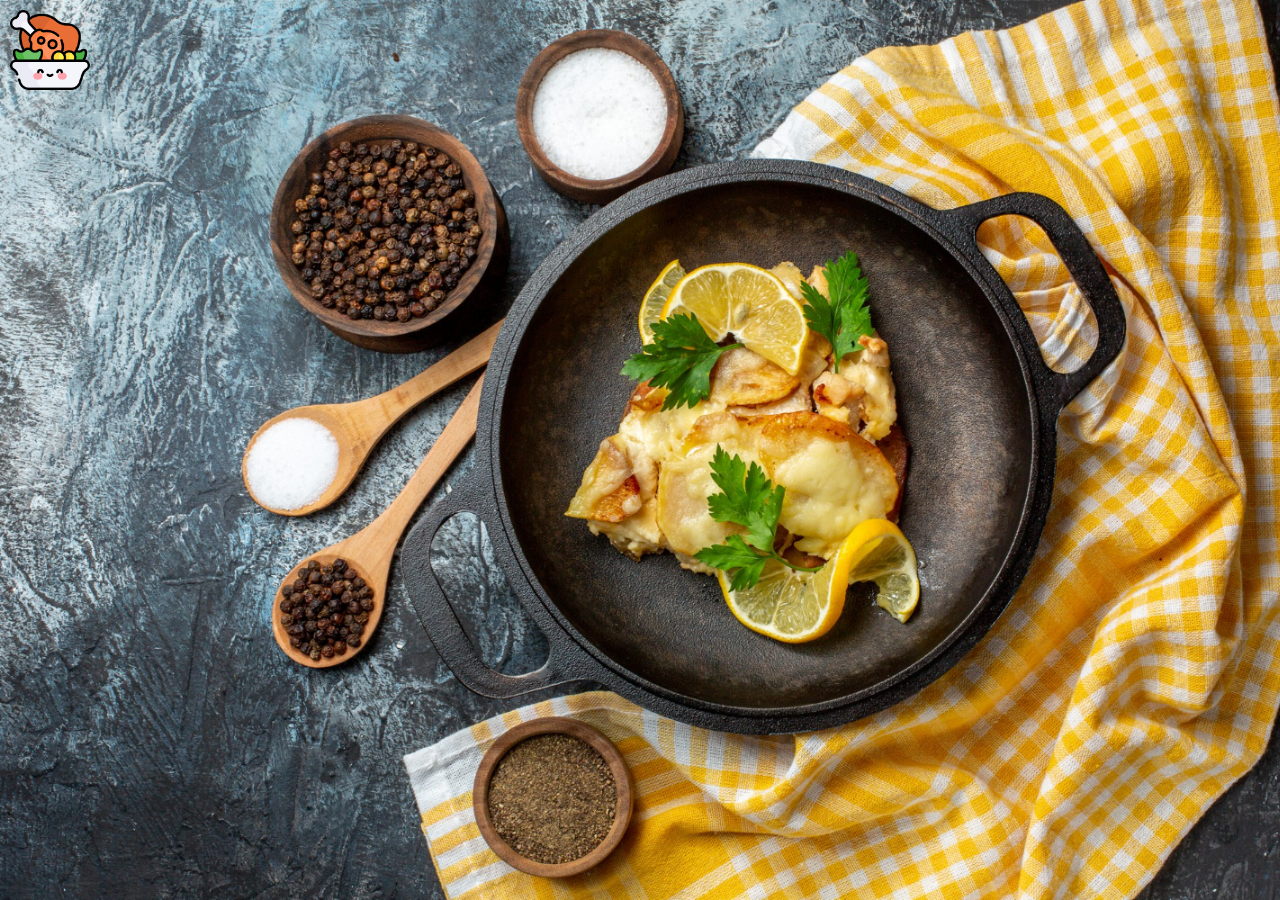
==== index.html @ 8450bb26 "add files" ====
<!DOCTYPE html>
<html lang="ru">
<head>
    <meta charset="UTF-8">
    <meta http-equiv="X-UA-Compatible" content="IE=edge">
    <meta name="viewport" content="width=device-width, initial-scale=1.0">
    <link rel="stylesheet" href="style.css">
    <title>Recipes</title>
</head>
<body>
    <header>
        <div class="menu">
            <img src="logo.png">
        </div>

    </header>
    <main>

    </main>
    <footer>

    </footer>
    <script src="script.js"></script>
</body>
</html>
---- style.css ----
*{
    margin: 0;
    padding: 0;
}

header {
    background-image: url('header.jpg');
    background-size: cover;
    height: 100vh;
    width: 100vw;
}

.menu{
    height: 100px;
    width: 100%;
}

.menu>img{
    height: 80%;
    padding: 10px;
}
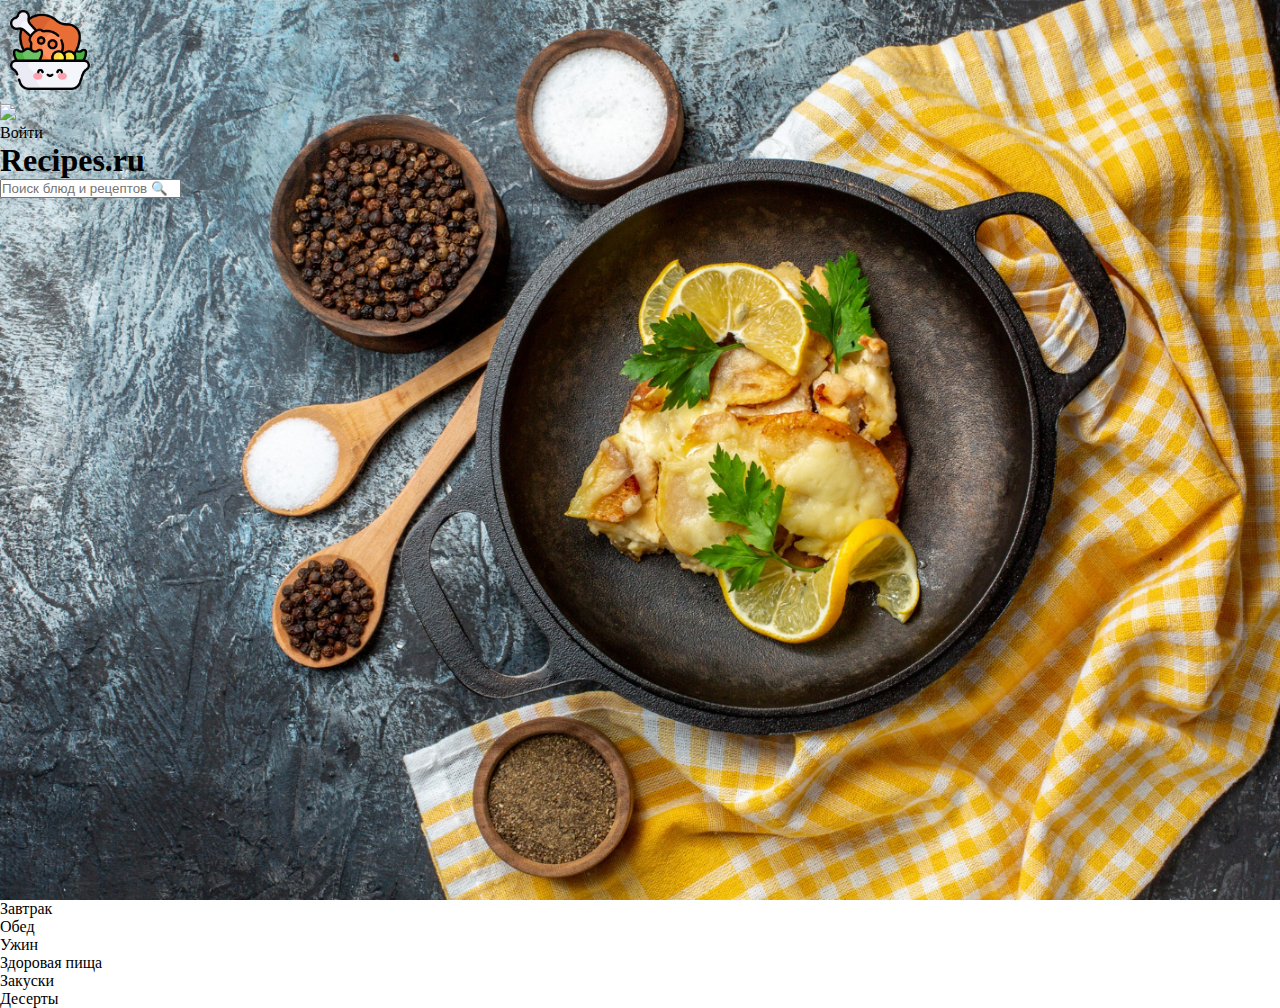
==== commit 362eebeb: "Update index.html" ====
--- a/index.html
+++ b/index.html
@@ -11,15 +11,32 @@
     <header>
         <div class="menu">
             <img src="logo.png">
+            <div class="account_container">
+                <img src="login.png">
+                <div class="login">Войти</div>
+            </div>
+            <div class="heading">
+                <h1>Recipes.ru</h1>
+                <form class="search">
+                    <input type="text" placeholder="Поиск блюд и рецептов &#128269;">
+                </form>
+            </div>
         </div>
 
     </header>
     <main>
-
+        <div class="types_food">
+            <div class="block breakfast">Завтрак</div>
+            <div class="block lunch">Обед</div>
+            <div class="block dinner">Ужин</div>
+            <div class="block healthy_food">Здоровая пища</div>
+            <div class="block snacks">Закуски</div>
+            <div class="block desserts">Десерты</div>
+        </div>
     </main>
     <footer>
 
     </footer>
     <script src="script.js"></script>
 </body>
-</html>+</html>
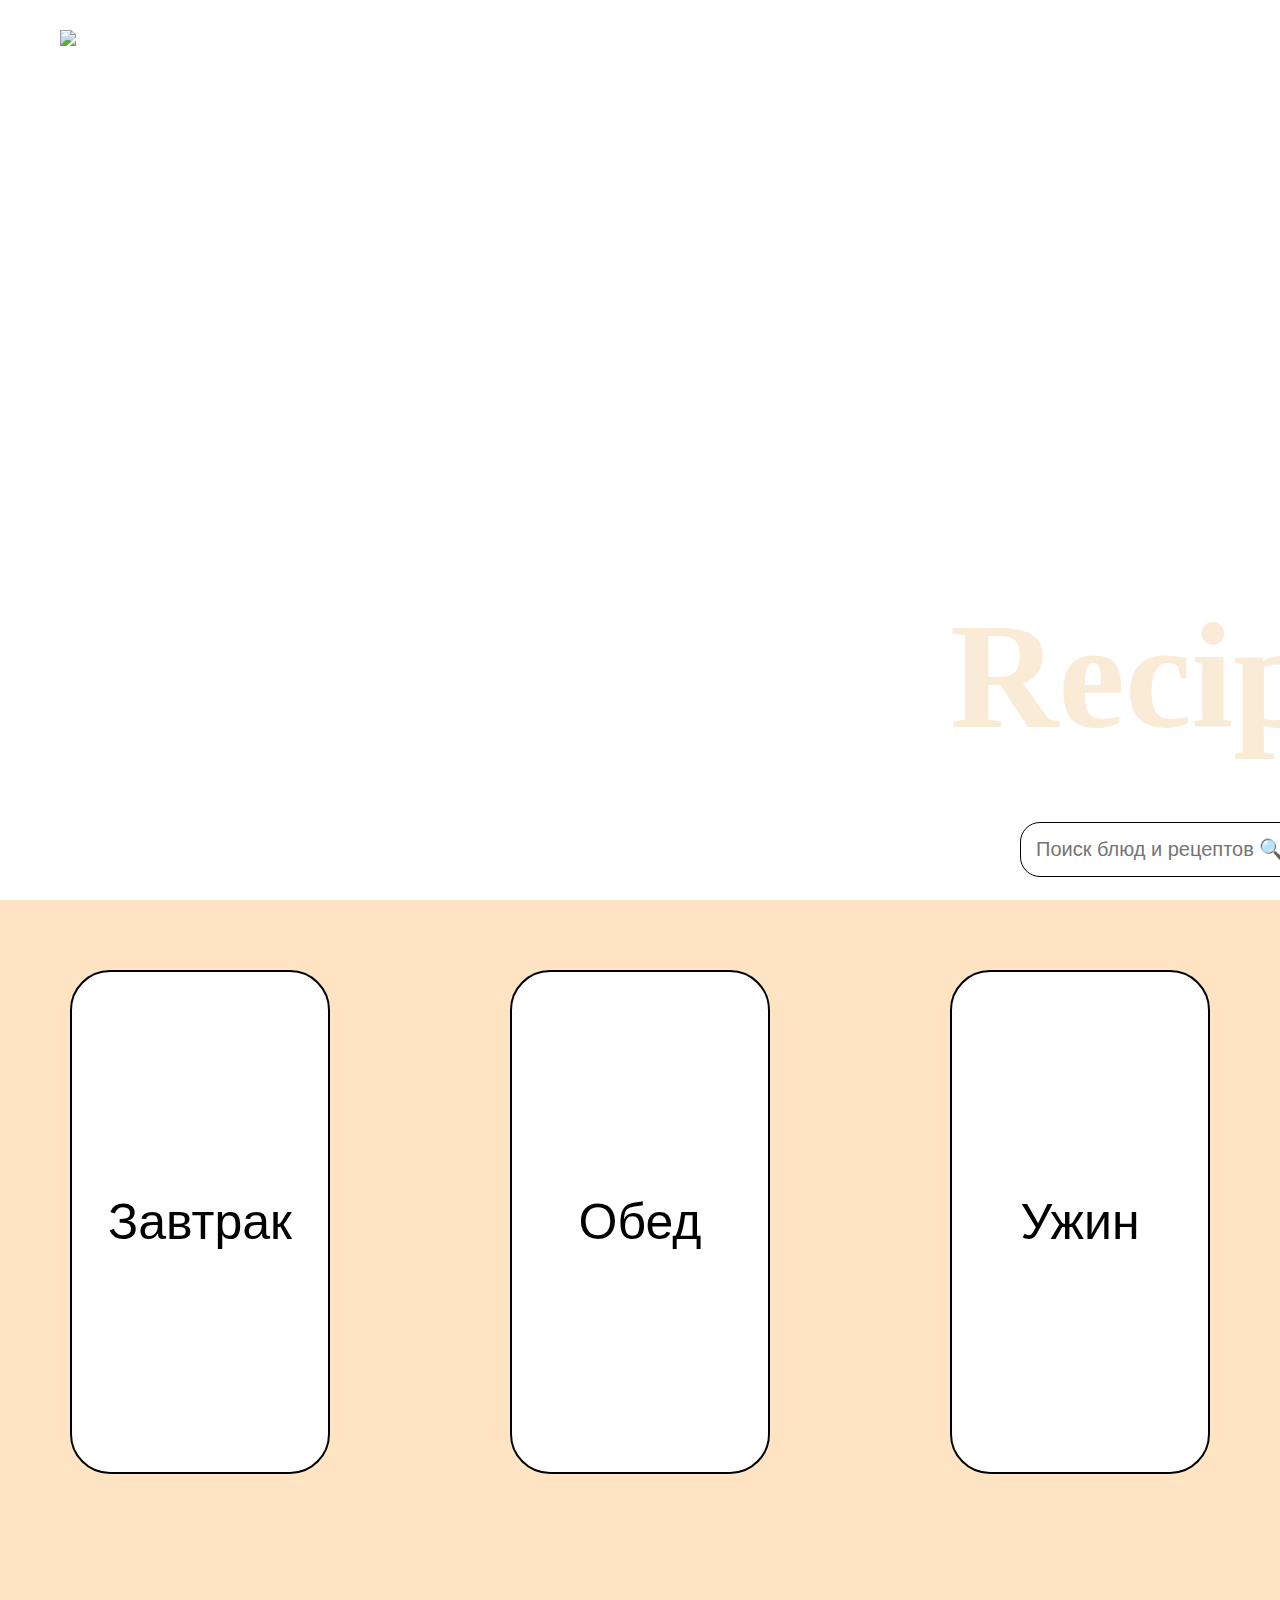
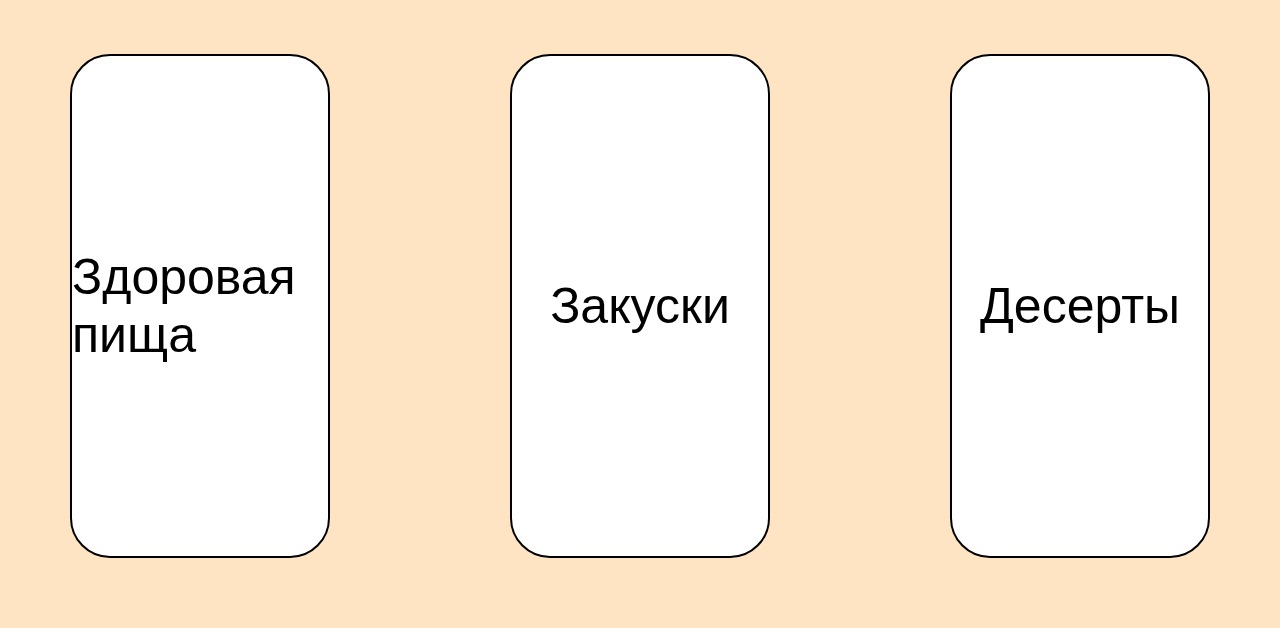
==== commit 3d538207: "Обновил сайт" ====
--- a/index.html
+++ b/index.html
@@ -10,9 +10,9 @@
 <body>
     <header>
         <div class="menu">
-            <img src="logo.png">
+            <img src="images/logo.png">
             <div class="account_container">
-                <img src="login.png">
+                <img src="images/login.png">
                 <div class="login">Войти</div>
             </div>
             <div class="heading">
@@ -39,4 +39,4 @@
     </footer>
     <script src="script.js"></script>
 </body>
-</html>
+</html>--- a/style.css
+++ b/style.css
@@ -1,21 +1,262 @@
 *{
     margin: 0;
     padding: 0;
+    /* overflow: hidden; */
+    /* box-sizing: border-box; */
 }
 
 header {
-    background-image: url('header.jpg');
+    background-image: url('images/header.jpg');
     background-size: cover;
     height: 100vh;
     width: 100vw;
+    overflow-x: hidden;
 }
 
 .menu{
-    height: 100px;
+    /* display: flex; */
+    height: 150px;
     width: 100%;
 }
 
 .menu>img{
     height: 80%;
+    margin-left: 60px;
+    margin-top: 30px;
+}
+
+.heading>h1{
+    margin-left: 950px;
+    margin-top: 400px;
+    font-size: 150px;
+    color:antiquewhite;
+}
+
+.login{
+    display: inline-block;
+    border: 1px solid black;
     padding: 10px;
+    font-size: 50px;
+    margin-left: 30px;
+    position: relative;
+    top: -30px;
+}
+
+.search>input{
+    border: 1px solid black;
+    font-size: 20px;
+    padding: 15px;
+    padding-right: 270px;
+    border-radius: 20px;
+    margin-top: 60px;
+    margin-left: 1020px;
+}
+
+.account_container{
+    display: inline-block;
+    margin-left: 1910px;
+    height: 100px;
+    padding-top: 40px;
+}
+
+.account_container>img{
+    height: 100%;
+}
+
+main{
+    /* height: 100vh; */
+    overflow-x: hidden;
+    width: 100vw;
+}
+
+
+.types_food, .types_breakfast, .types_lunch{
+    display: grid;
+    /* height: 1300px; */
+    box-sizing: content-box;
+    padding: 70px;
+    grid-template-columns: repeat(3, 1fr);
+    gap: 180px;
+    background-color: bisque;
+    overflow-x: hidden;
+}
+
+.block{
+    background-color: white;
+    border: 2px solid black;
+    box-sizing: content-box;
+    display: flex;
+    align-items: center;
+    justify-content: center;
+    border-radius: 40px;
+    font-size: 50px;
+    height: 500px;
+    font-family: Arial;
+	color: #000000;
+	text-shadow: 
+		-0   -1px 0   #FFFFFF,
+		 0   -1px 0   #FFFFFF,
+		-0    1px 0   #FFFFFF,
+		 0    1px 0   #FFFFFF,
+		-1px -0   0   #FFFFFF,
+		 1px -0   0   #FFFFFF,
+		-1px  0   0   #FFFFFF,
+		 1px  0   0   #FFFFFF,
+		-1px -1px 0   #FFFFFF,
+		 1px -1px 0   #FFFFFF,
+		-1px  1px 0   #FFFFFF,
+		 1px  1px 0   #FFFFFF,
+		-1px -1px 0   #FFFFFF,
+		 1px -1px 0   #FFFFFF,
+		-1px  1px 0   #FFFFFF,
+		 1px  1px 0   #FFFFFF;
+}
+
+.block:hover{
+    box-shadow: 20px 20px 20px brown;
+}
+
+.breakfast{
+    background-image: url("images/breakfast.jpg");
+    background-size: cover;
+}
+
+.lunch{
+    background-image: url("images/lunch.jpg");
+    background-size: cover;
+}
+
+.dinner{
+    background-image: url("images/dinner.jpg");
+    background-size: cover;
+}
+
+.healthy_food{
+    background-image: url("images/healthy.jpg");
+    background-size: cover;
+}
+
+.snacks{
+    background-image: url("images/snacks.jpg");
+    background-size: cover;
+}
+
+.desserts{
+    background-image: url("images/desserts.jpg");
+    background-size: cover;
+}
+
+.search{
+    width: 100%;
+}
+
+.heading{
+    width: 100%;
+}
+
+.fried-egg{
+    background-image: url("images/fried-egg.jpg");
+    background-size: cover;
+}
+
+.pancake{
+    background-image: url("images/pancake.jpg");
+    background-size: cover;
+}
+
+.omelette{
+    background-image: url("images/omelette.jpg");
+    background-size: cover;
+}
+.oatmeal{
+    background-image: url("images/oatmeal.jpg");
+    background-size: cover;
+}
+
+.sandwiches{
+    background-image: url("images/sandwiches.jpg");
+    background-size: cover;
+}
+
+.espresso{
+    background-image: url("images/espresso.jpg");
+    background-size: cover;
+}
+
+.fried-egg-recipe{
+    display: none;
+}
+
+.pancake_recipe{
+    display: none;
+}
+
+.omelette_recipe{
+    display: none;
+}
+
+.oatmeal_recipe{
+    display: none;
+}
+
+.sandwiches_recipe{
+    display: none;
+}
+
+.espresso_recipe{
+    display: none;
+}
+
+.borsh{
+    background-image: url("images/borsh.jpg");
+    background-size: cover;
+}
+
+.borsh_recipe{
+    display: none;
+}
+
+.buckwheat{
+    background-image: url("images/buckwheat.jpg");
+    background-size: cover;
+}
+
+.buckwheat_recipe{
+    display: none;
+}
+
+.okroshka{
+    background-image: url("images/okroshka.jpg");
+    background-size: cover;
+}
+
+.okroshka_recipe{
+    display: none;
+}
+
+.roast{
+    background-image: url("images/roast.jpg");
+    background-size: cover;
+}
+
+.roast_recipe{
+    display: none;
+}
+
+.cheese_soup{
+    background-image: url('images/cheese_soup.jpg');
+    background-size: cover;
+}
+
+.cheese_soup_recipe{
+    display: none;
+}
+
+.pilaf{
+    background-image: url("images/pilaf.jpg");
+    background-size: cover;
+}
+
+.pilaf_recipe{
+    display: none;
 }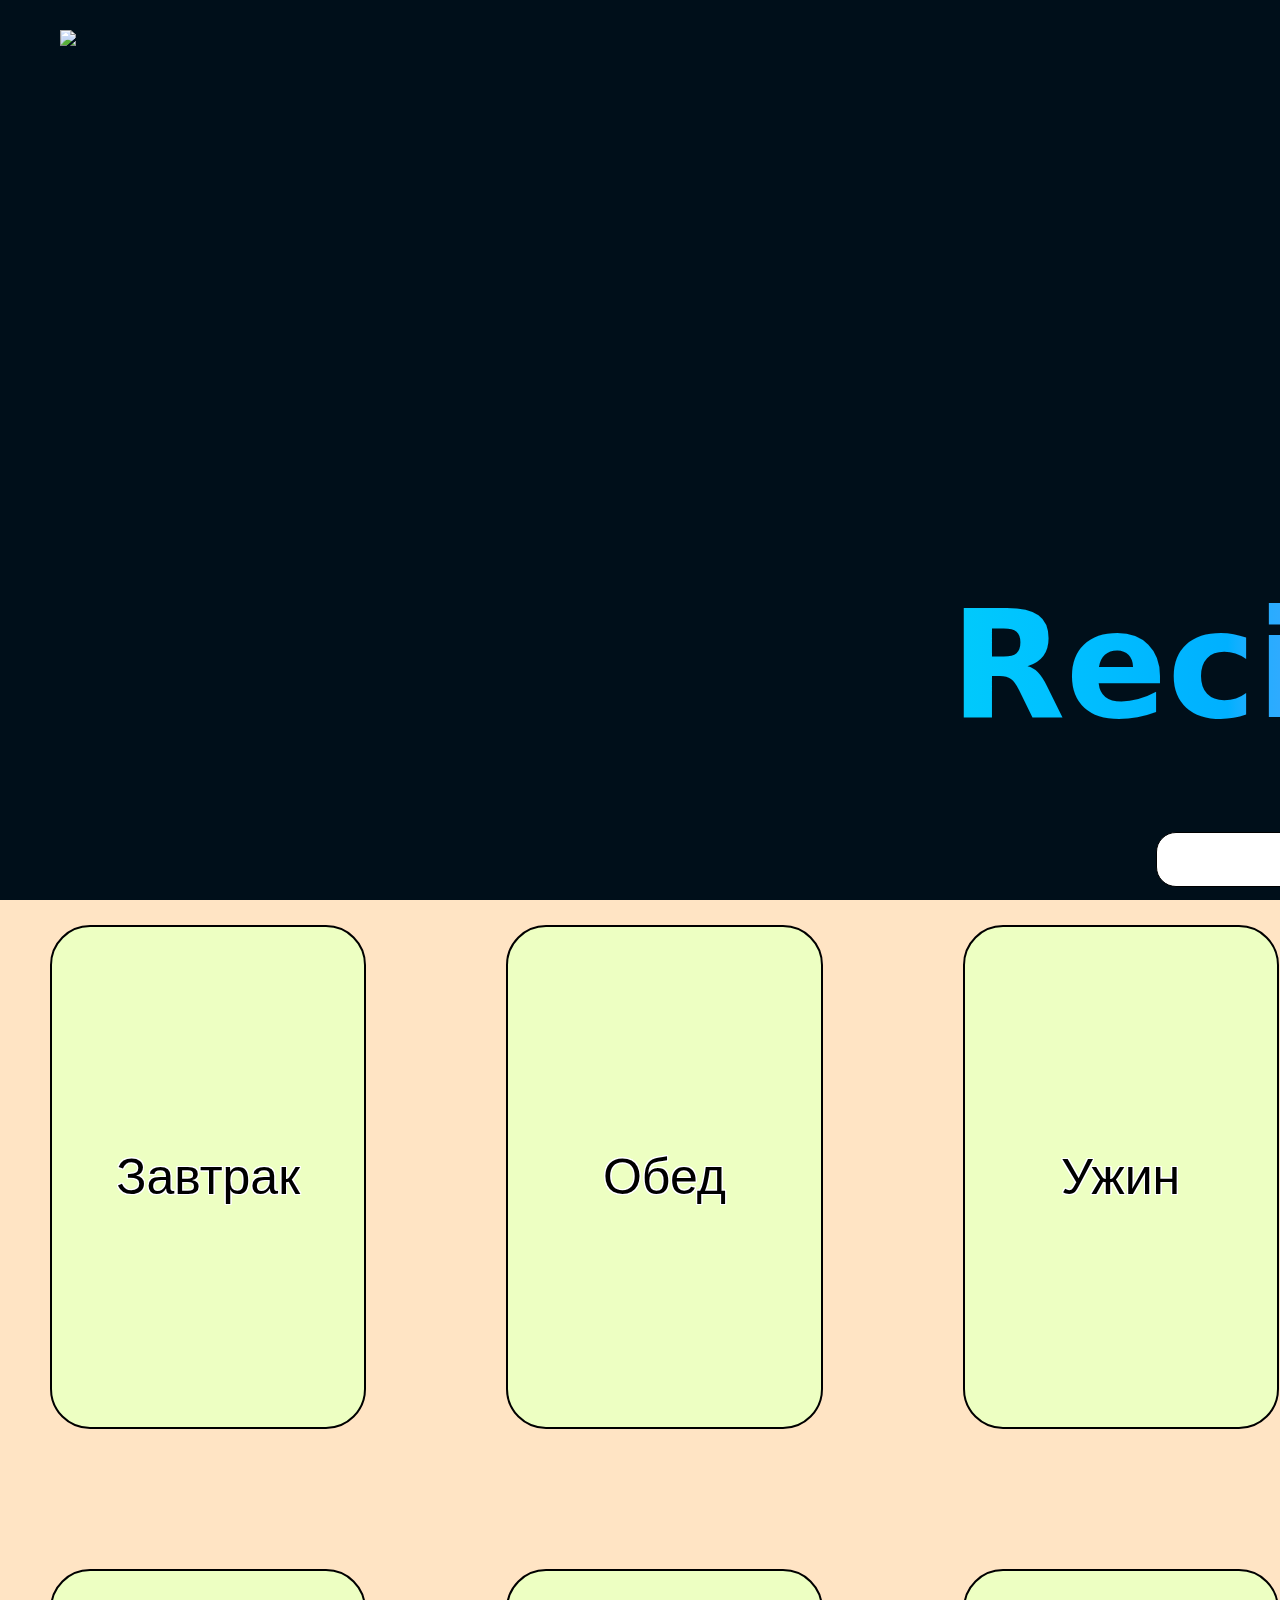
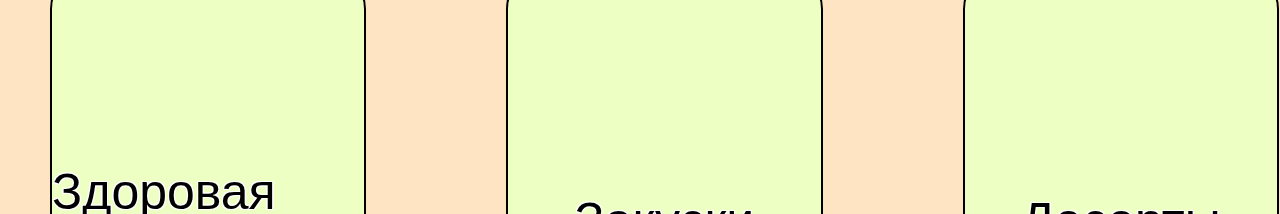
==== commit dcdfd306: "Add files via upload" ====
--- a/index.html
+++ b/index.html
@@ -15,11 +15,13 @@
                 <img src="images/login.png">
                 <div class="login">Войти</div>
             </div>
-            <div class="heading">
-                <h1>Recipes.ru</h1>
-                <form class="search">
-                    <input type="text" placeholder="Поиск блюд и рецептов &#128269;">
-                </form>
+            <div class="container">
+                <div class="heading">
+                    <h1>Recipes.ru</h1>
+                    <form class="search">
+                        <input type="text" placeholder="Поиск блюд и рецептов &#128269;">
+                    </form>
+                </div>
             </div>
         </div>
 
--- a/style.css
+++ b/style.css
@@ -1,9 +1,33 @@
+
+@property --＠color-1 {
+    syntax: "<color>";
+    inherits: false;
+    initial-value: hsl(98 100% 62%);
+  }
+  
+@property --＠color-2 {
+    syntax: "<color>";
+    inherits: false;
+    initial-value: hsl(204 100% 59%);
+  }
+
+/* keyframes that change the color variable */
+@keyframes gradient-change {
+    to {
+      --＠color-1: hsl(210 100% 59%);
+      --＠color-2: hsl(310 100% 59%);
+    }
+  }
+
 *{
     margin: 0;
     padding: 0;
     /* overflow: hidden; */
     /* box-sizing: border-box; */
 }
+
+  
+
 
 header {
     background-image: url('images/header.jpg');
@@ -73,16 +97,20 @@
 .types_food, .types_breakfast, .types_lunch{
     display: grid;
     /* height: 1300px; */
-    box-sizing: content-box;
-    padding: 70px;
+    /* box-sizing: content-box; */
+    padding: 25px 50px;
     grid-template-columns: repeat(3, 1fr);
-    gap: 180px;
+    gap: 140px;
     background-color: bisque;
     overflow-x: hidden;
+    width: 96vw;
+    height: 96vh;
+    border: none;
 }
 
 .block{
-    background-color: white;
+    /* background-color: #c2ddff; */
+    background-color: #edffc2;
     border: 2px solid black;
     box-sizing: content-box;
     display: flex;
@@ -187,6 +215,17 @@
     display: none;
 }
 
+.block>h3{
+    font-size: 32px;
+    text-align: center;
+    padding: 0.4em;
+}
+
+.block li{
+    font-size: 24px;
+    margin-left: 1.5em;
+}
+
 .pancake_recipe{
     display: none;
 }
@@ -259,4 +298,84 @@
 
 .pilaf_recipe{
     display: none;
+}
+
+
+/* ГРАДИЕНТНАЯ НАДПИСЬ */
+
+
+.heading {
+/* apply variable changes over time */
+animation: gradient-change 2s linear infinite alternate;
+
+background: linear-gradient(
+    /* 
+    in oklch produces more vibrant gradient results 
+    learn more https://developer.chrome.com/docs/css-ui/access-colors-spaces#color_interpolation
+    */
+    to right in oklch, 
+    /* use the variables in a gradient (or wherever!) */
+    var(--＠color-1), 
+    var(--＠color-2)
+);
+
+/* old browser support */
+-webkit-background-clip: text;
+-webkit-text-fill-color: transparent;
+
+/* modern browser version */
+background-clip: text;
+color: transparent;
+}
+
+@layer demo.support {
+h1 {
+    font-size: 10vmin;
+    line-height: 1.1;
+}
+
+body {
+    background: hsl(204 100% 5%);
+
+    min-block-size: 100%;
+    box-sizing: border-box;
+    display: grid;
+    place-content: center;
+
+    font-family: system-ui, sans-serif;
+    font-size: min(200%, 4vmin);
+
+    padding: 5vmin;
+}
+
+h1, p, body {
+    margin: 0;
+    text-wrap: balance;
+}
+
+h1 {
+    line-height: 1.25cap;
+}
+
+p {
+    font-family: "Dank Mono", ui-monospace, monospace;
+}
+
+html {
+    block-size: 100%;
+}
+
+.heading {
+    display: grid;
+    gap: 1lh;
+    text-align: center;
+}
+}
+
+.container {
+    /* width: 100vw; height: 100vh;
+    display: flex;
+    align-items: center;
+    justify-content: center; */
+    perspective: 400px;
 }